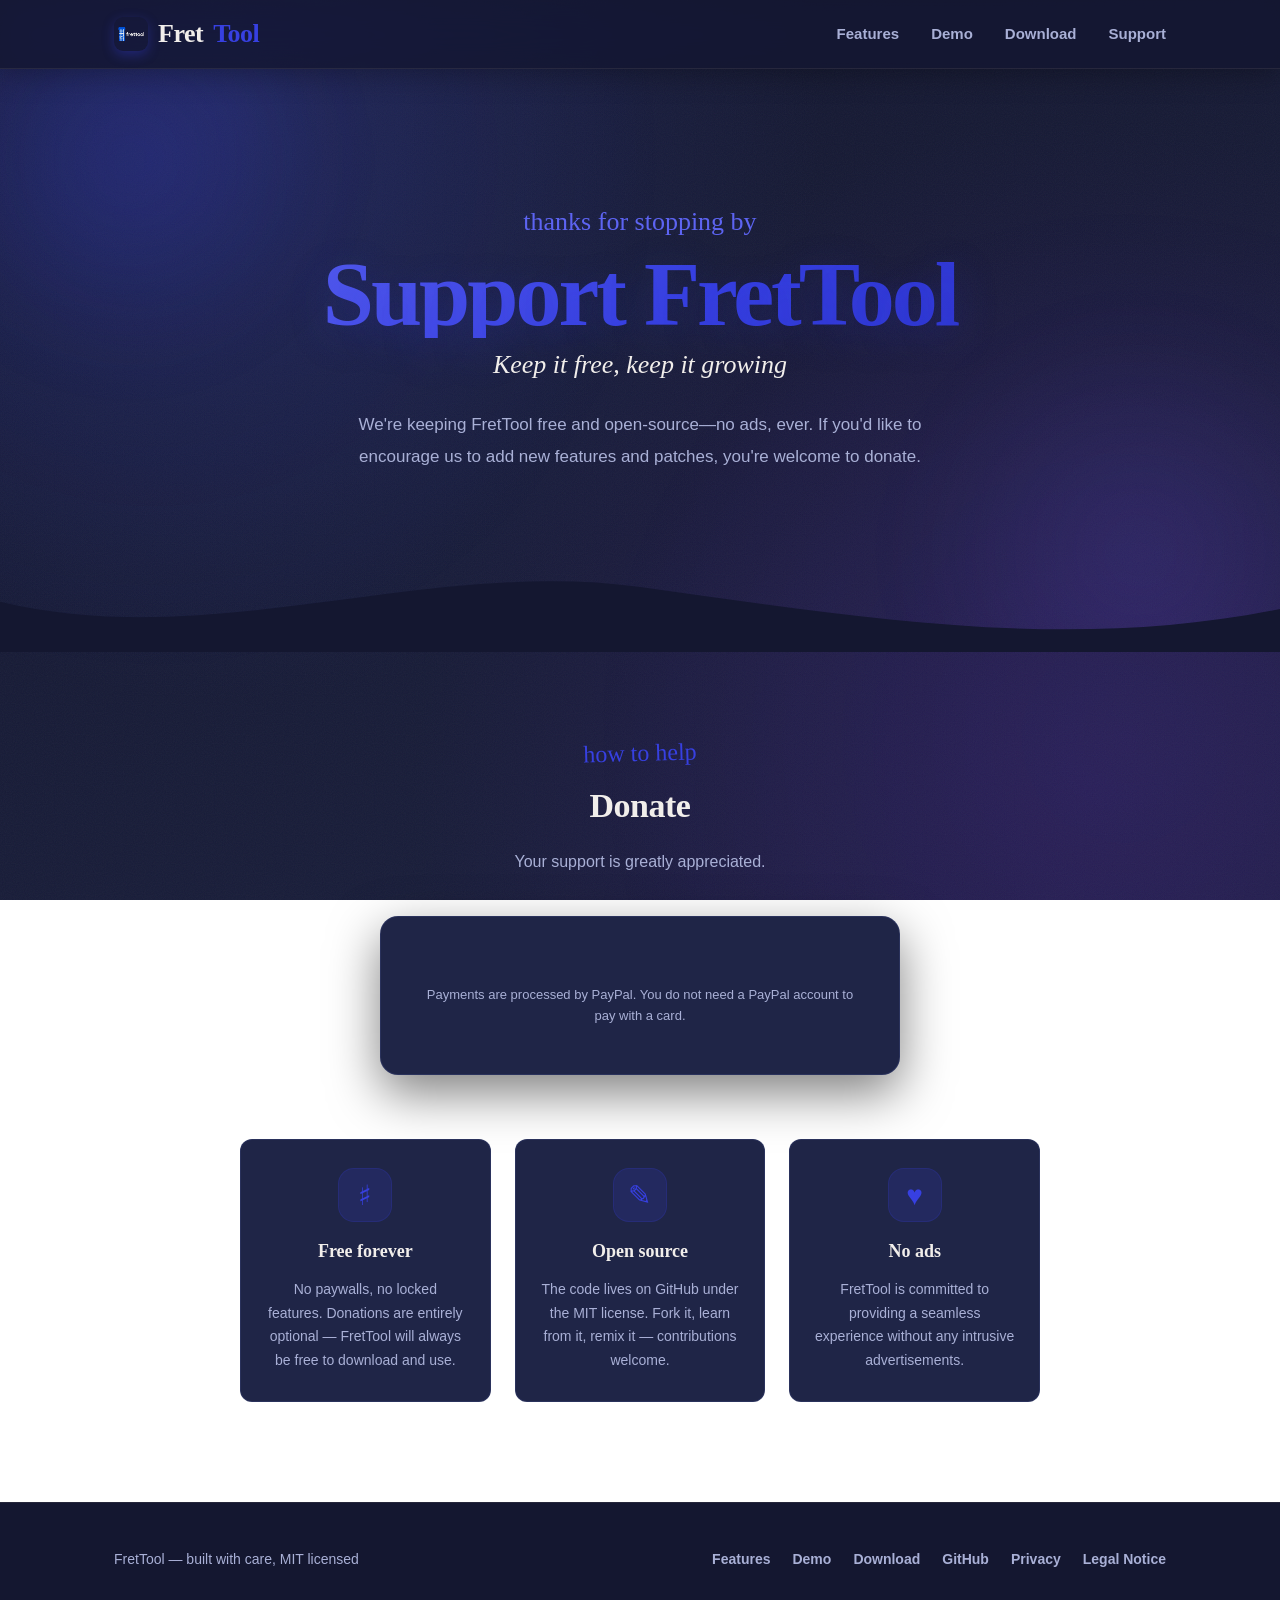
==== www/donate.html @ 63c36cea "Update the website" ====
<!DOCTYPE html>
<html lang="en">
<head>
  <meta charset="UTF-8">
  <meta name="viewport" content="width=device-width, initial-scale=1.0">
  <title>Support FretTool</title>
  <meta name="description" content="Support FretTool development. Every contribution helps keep the project free and open-source.">
  <meta name="robots" content="index, follow">
  <meta name="theme-color" content="#141730">
<link rel="icon" type="image/png" href="img/logo.png">
  <link rel="apple-touch-icon" href="img/logo.png">

  <link rel="stylesheet" href="style.css">

  <script
    src="https://www.paypal.com/sdk/js?client-id=BAAJNDyu-Ufq8ZgHFX-ujfct8SY7LyNJvooQCq1kl6grCUsY1iM0K1eGMkcLnfFTm4vXXoyz9W1XJ6OsiY&components=hosted-buttons&disable-funding=venmo&currency=EUR">
  </script>
</head>
<body>
  <div class="grain" aria-hidden="true"></div>

  <header class="header">
    <div class="container header-inner">
      <a href="index.html" class="logo">
        <img src="img/logo.png" alt="FretTool logo" class="logo-img">
        Fret<span class="logo-accent">Tool</span>
      </a>
      <nav class="nav" id="mainNav">
        <a href="index.html#features">Features</a>
        <a href="index.html#demo">Demo</a>
        <a href="index.html#download">Download</a>
        <a href="donate.html">Support</a>
      </nav>
      <button class="hamburger" aria-label="Toggle navigation" aria-expanded="false">
        <span></span><span></span><span></span>
      </button>
    </div>
  </header>

  <main>
    <section class="hero donate-hero">
      <div class="hero-blob hero-blob-1" aria-hidden="true"></div>
      <div class="hero-blob hero-blob-2" aria-hidden="true"></div>
      <div class="container hero-inner">
        <p class="hero-kicker">thanks for stopping by</p>
        <h1>Support FretTool</h1>
        <p class="hero-sub">Keep it free, keep it growing</p>
        <p class="hero-desc">We're keeping FretTool free and open-source—no ads, ever. If you'd like to encourage us to add new features and patches, you're welcome to donate.</p>
      </div>
      <svg class="wave-divider" viewBox="0 0 1440 120" preserveAspectRatio="none" aria-hidden="true">
        <path d="M0,64 C240,120 480,16 720,48 C960,80 1200,120 1440,72 L1440,120 L0,120 Z"></path>
      </svg>
    </section>

    <section class="donate-section">
      <div class="container">
        <p class="section-kicker">how to help</p>
        <h2 class="section-title">Donate</h2>
        <p class="section-desc">Your support is greatly appreciated.</p>

        <div class="donate-card">
          <div class="donate-paypal-wrap" id="paypal-container-LSRBMQBH428VN"></div>
          <p class="donate-note">Payments are processed by PayPal. You do not need a PayPal account to pay with a card.</p>
        </div>

        <div class="donate-features">
          <div class="donate-feature">
            <div class="feature-icon">&#9839;</div>
            <h3>Free forever</h3>
            <p>No paywalls, no locked features. Donations are entirely optional — FretTool will always be free to download and use.</p>
          </div>
          <div class="donate-feature">
            <div class="feature-icon">&#9998;</div>
            <h3>Open source</h3>
            <p>The code lives on GitHub under the MIT license. Fork it, learn from it, remix it — contributions welcome.</p>
          </div>
          <div class="donate-feature">
            <div class="feature-icon">&#9829;</div>
            <h3>No ads</h3>
            <p>FretTool is committed to providing a seamless experience without any intrusive advertisements.</p>
          </div>
        </div>
      </div>
    </section>
  </main>

  <footer class="footer">
    <div class="container footer-inner">
      <span>FretTool &mdash; built with care, MIT licensed</span>
      <nav class="footer-nav" aria-label="Footer">
        <a href="index.html#features">Features</a>
        <a href="index.html#demo">Demo</a>
        <a href="index.html#download">Download</a>
        <a href="https://github.com/rkaluzny/frettool" target="_blank" rel="noopener">GitHub</a>
        <a href="privacy.html">Privacy</a>
        <a href="legal.html">Legal Notice</a>
      </nav>
    </div>
  </footer>

  <script>
    document.addEventListener('DOMContentLoaded', function () {
      paypal.HostedButtons({
        hostedButtonId: "LSRBMQBH428VN",
      }).render("#paypal-container-LSRBMQBH428VN");
    });
  </script>

  <script>
    document.querySelector('.hamburger').addEventListener('click', function () {
      var nav = document.getElementById('mainNav');
      var expanded = this.getAttribute('aria-expanded') === 'true';
      this.setAttribute('aria-expanded', !expanded);
      nav.classList.toggle('open');
    });
  </script>
</body>
</html>
---- www/style.css ----
*, *::before, *::after {
  margin: 0;
  padding: 0;
  box-sizing: border-box;
}

:root {
  /* Blue studio palette — logo indigo, app navy, warm cream text */
  --bg: #141730;
  --bg-alt: #1b1f3d;
  --bg-gradient: radial-gradient(circle at 18% 12%, #1f2552 0%, transparent 45%),
                 radial-gradient(circle at 85% 88%, #251c4f 0%, transparent 50%),
                 linear-gradient(160deg, #141730 0%, #1a1f3d 100%);
  --surface: #1f2547;
  --surface-2: #262d57;
  --surface-hover: #2e3766;
  --text: #f1eeeb;
  --text-muted: #a9b0d6;
  --accent: #3740e1;
  --accent-light: #5d64f2;
  --accent-dark: #2a31c4;
  --accent-soft: rgba(55, 64, 225, 0.16);
  --success: #56d6a0;
  --warning: #e8c25d;
  --error: #ff6b6b;
  --fret-line: #4a5080;
  --string: #b9bee0;
  --dot: #4c6ef5;
  --dot-hover: #7d8bf7;
  --dot-selected: #ff6b6b;
  --dot-small: #2a31c4;
  --marker: #6a6f9c;
  --nut: #cfd3ea;
  --radius: 18px;
  --radius-sm: 12px;
  --glass: rgba(120, 140, 255, 0.04);
  --glass-border: rgba(125, 140, 245, 0.12);
  --font-display: 'Fraunces', Georgia, 'Times New Roman', serif;
  --font-hand: 'Caveat', 'Comic Sans MS', cursive;
  --font-body: 'Nunito', -apple-system, BlinkMacSystemFont, 'Segoe UI', Roboto, sans-serif;
  --shadow-soft: 0 18px 50px rgba(0, 0, 0, 0.5);
  --icon-filter: brightness(0) saturate(100%) invert(27%) sepia(89%) saturate(2476%) hue-rotate(211deg) brightness(96%) contrast(97%);
  --icon-filter-hover: brightness(0) saturate(100%) invert(25%) sepia(95%) saturate(2600%) hue-rotate(210deg) brightness(112%) contrast(100%);
}

html {
  scroll-behavior: smooth;
}

body {
  font-family: var(--font-body);
  background: var(--bg-gradient);
  background-attachment: fixed;
  color: var(--text);
  line-height: 1.75;
  min-height: 100vh;
  position: relative;
  overflow-x: hidden;
}

/* subtle paper / grain texture overlay */
.grain {
  position: fixed;
  inset: 0;
  pointer-events: none;
  z-index: 0;
  opacity: 0.05;
  background-image: url("data:image/svg+xml,%3Csvg xmlns='http://www.w3.org/2000/svg' width='160' height='160'%3E%3Cfilter id='n'%3E%3CfeTurbulence type='fractalNoise' baseFrequency='0.9' numOctaves='2'/%3E%3C/filter%3E%3Crect width='100%25' height='100%25' filter='url(%23n)'/%3E%3C/svg%3E");
}

body::before {
  content: '';
  position: fixed;
  top: 0;
  left: 0;
  right: 0;
  bottom: 0;
  background: radial-gradient(circle at 12% 18%, rgba(55, 64, 225, 0.10) 0%, transparent 38%),
              radial-gradient(circle at 88% 82%, rgba(124, 92, 255, 0.07) 0%, transparent 40%);
  pointer-events: none;
  z-index: 0;
}

.container {
  max-width: 1100px;
  margin: 0 auto;
  padding: 0 clamp(16px, 4vw, 24px);
  position: relative;
  z-index: 1;
}

/* Accessibility: skip link */
.skip-link {
  position: absolute;
  left: 16px;
  top: -60px;
  z-index: 200;
  background: var(--accent);
  color: #f1eeeb;
  padding: 10px 18px;
  border-radius: 10px;
  font-weight: 700;
  transition: top 0.25s ease;
}

.skip-link:focus {
  top: 12px;
  text-decoration: none;
}

a {
  color: var(--accent);
  text-decoration: none;
}

a:hover {
  text-decoration: underline;
}

/* Header */
.header {
  position: sticky;
  top: 0;
  z-index: 100;
  background: rgba(20, 23, 48, 0.82);
  backdrop-filter: blur(16px) saturate(140%);
  border-bottom: 1px solid rgba(255, 224, 188, 0.08);
  box-shadow: 0 4px 30px rgba(0, 0, 0, 0.3);
}

.header-inner {
  display: flex;
  align-items: center;
  justify-content: space-between;
  height: 68px;
  padding: 0 24px;
}

.logo {
  font-family: var(--font-display);
  font-size: 26px;
  font-weight: 800;
  color: var(--text);
  letter-spacing: -0.5px;
  display: inline-flex;
  align-items: center;
  line-height: 1;
  gap: 10px;
}

.logo-img {
  width: 34px;
  height: 34px;
  object-fit: contain;
  border-radius: 9px;
  box-shadow: 0 4px 12px rgba(55, 64, 225, 0.35);
}

.logo-accent {
  color: var(--accent);
}

.nav {
  display: flex;
  gap: 32px;
}

.nav a {
  color: var(--text-muted);
  font-size: 15px;
  font-weight: 700;
  transition: color 0.3s ease;
  position: relative;
  padding: 8px 0;
}

.nav a::after {
  content: '';
  position: absolute;
  bottom: 0;
  left: 0;
  width: 100%;
  height: 2px;
  background: linear-gradient(90deg, transparent, var(--accent), transparent);
  transform: scaleX(0);
  transition: transform 0.3s ease;
  opacity: 0.8;
}

.nav a:hover {
  color: var(--text);
  text-decoration: none;
}

.nav a:hover::after {
  transform: scaleX(1);
}

/* Hamburger */
.hamburger {
  display: none;
  flex-direction: column;
  gap: 5px;
  background: none;
  border: none;
  cursor: pointer;
  padding: 6px;
  z-index: 120;
  outline: none;
}
.hamburger span {
  display: block;
  width: 26px;
  height: 3px;
  background: var(--text);
  border-radius: 3px;
  transition: all 0.3s ease;
  transform-origin: center;
}
.hamburger.active span:nth-child(1) { transform: rotate(45deg) translate(5px, 6px); }
.hamburger.active span:nth-child(2) { opacity: 0; }
.hamburger.active span:nth-child(3) { transform: rotate(-45deg) translate(5px, -6px); }

/* Hero */
.hero {
  padding: 130px 0 150px;
  text-align: center;
  position: relative;
  overflow: hidden;
}

.hero-blob {
  position: absolute;
  border-radius: 50%;
  filter: blur(40px);
  opacity: 0.5;
  z-index: 0;
}

.hero-blob-1 {
  top: -120px;
  left: -80px;
  width: 420px;
  height: 420px;
  background: radial-gradient(circle, rgba(55, 64, 225, 0.40) 0%, transparent 70%);
  animation: float 11s ease-in-out infinite;
}

.hero-blob-2 {
  bottom: -140px;
  right: -100px;
  width: 480px;
  height: 480px;
  background: radial-gradient(circle, rgba(124, 92, 255, 0.28) 0%, transparent 70%);
  animation: float 14s ease-in-out infinite reverse;
}

@keyframes float {
  0%, 100% { transform: translate(0, 0) scale(1); }
  50% { transform: translate(30px, -24px) scale(1.08); }
}

.hero-inner {
  position: relative;
  z-index: 2;
}

.hero-kicker {
  font-family: var(--font-hand);
  font-size: clamp(20px, 5.5vw, 26px);
  color: var(--accent-light);
  margin-bottom: 6px;
  transform: rotate(-2deg);
}

.hero h1 {
  font-family: var(--font-display);
  font-size: clamp(40px, 11vw, 92px);
  font-weight: 800;
  letter-spacing: -3px;
  margin-bottom: 4px;
  line-height: 0.95;
  background: linear-gradient(135deg, var(--accent-light), var(--accent) 55%, var(--accent-dark));
  -webkit-background-clip: text;
  -webkit-text-fill-color: transparent;
  background-clip: text;
  text-shadow: 0 10px 40px rgba(55, 64, 225, 0.25);
}

.hero-sub {
  font-family: var(--font-display);
  font-style: italic;
  font-size: clamp(20px, 5vw, 26px);
  color: var(--text);
  margin-bottom: 22px;
  font-weight: 400;
}

.hero-desc {
  max-width: 600px;
  margin: 0 auto 30px;
  font-size: 17px;
  color: var(--text-muted);
  line-height: 1.85;
  padding: 0 20px;
}

.hero-icons {
  display: flex;
  justify-content: center;
  gap: 30px;
  margin-bottom: 12px;
  opacity: 0.7;
  transition: opacity 0.3s ease;
}

.hero-icons:hover {
  opacity: 1;
}

.hero-icon {
  width: 38px;
  height: 38px;
  filter: var(--icon-filter);
  transition: all 0.3s ease;
}

.hero-icons:hover .hero-icon:hover {
  transform: translateY(-6px) rotate(-6deg);
  filter: var(--icon-filter-hover) drop-shadow(0 4px 10px rgba(55, 64, 225, 0.55));
}

.hero-btns {
  display: flex;
  justify-content: center;
  gap: 18px;
  flex-wrap: wrap;
  margin-top: 36px;
}

.btn {
  display: inline-flex;
  align-items: center;
  padding: 15px 34px;
  border-radius: 40px;
  font-size: 16px;
  font-weight: 800;
  transition: all 0.4s cubic-bezier(0.175, 0.885, 0.32, 1.275);
  cursor: pointer;
  position: relative;
  overflow: hidden;
  z-index: 1;
}

.btn-primary {
  background: linear-gradient(135deg, var(--accent-light), var(--accent));
  color: #f1eeeb;
  border: none;
  box-shadow: 0 12px 30px rgba(55, 64, 225, 0.35);
}

.btn-primary:hover {
  transform: translateY(-3px);
  box-shadow: 0 18px 40px rgba(55, 64, 225, 0.5);
  text-decoration: none;
  color: #ffffff;
}

.btn-secondary {
  background: var(--glass);
  color: var(--text);
  border: 1px solid var(--glass-border);
  backdrop-filter: blur(4px);
}

.btn-secondary:hover {
  background: var(--surface-hover);
  border-color: rgba(55, 64, 225, 0.4);
  transform: translateY(-3px);
  text-decoration: none;
  color: var(--text);
}

/* Wavy section divider */
.wave-divider {
  position: absolute;
  bottom: -1px;
  left: 0;
  width: 100%;
  height: 110px;
  display: block;
  z-index: 1;
}

.wave-divider path {
  fill: var(--bg);
}

.wave-divider-flip {
  bottom: auto;
  top: -1px;
  transform: scaleY(-1);
}

.wave-divider-flip path {
  fill: var(--bg);
}

/* Section shared */
.section-kicker {
  text-align: center;
  font-family: var(--font-hand);
  font-size: clamp(18px, 4.5vw, 24px);
  color: var(--accent);
  margin-bottom: 2px;
  transform: rotate(-1.5deg);
}

.section-title {
  font-family: var(--font-display);
  font-size: clamp(26px, 6vw, 34px);
  font-weight: 800;
  text-align: center;
  margin-bottom: 12px;
  color: var(--text);
  position: relative;
  display: block;
  letter-spacing: -0.5px;
}

.section-desc {
  text-align: center;
  color: var(--text-muted);
  margin-bottom: 40px;
  font-size: 16px;
  max-width: 520px;
  margin-left: auto;
  margin-right: auto;
  line-height: 1.75;
}

/* Features */
.features {
  padding: 110px 0 130px;
  background: var(--bg);
  position: relative;
}

.features-grid {
  display: grid;
  grid-template-columns: repeat(auto-fit, minmax(270px, 1fr));
  gap: 28px;
  margin-top: 44px;
}

.feature-card {
  background: linear-gradient(160deg, var(--surface), var(--surface-2));
  border-radius: var(--radius);
  padding: 36px 32px;
  transition: all 0.5s cubic-bezier(0.175, 0.885, 0.32, 1.275);
  border: 1px solid rgba(255, 224, 188, 0.08);
  position: relative;
  overflow: hidden;
  box-shadow: var(--shadow-soft);
}

.feature-card::before {
  content: '';
  position: absolute;
  top: 0;
  left: 0;
  right: 0;
  height: 4px;
  background: linear-gradient(90deg, transparent, var(--accent), transparent);
  transform: scaleX(0);
  transition: transform 0.5s ease;
  opacity: 0;
  border-radius: var(--radius) var(--radius) 0 0;
}

.feature-card:hover {
  transform: translateY(-10px) scale(1.025);
  box-shadow: 0 28px 60px rgba(0, 0, 0, 0.5);
  border-color: rgba(55, 64, 225, 0.35);
}

.feature-card:hover::before {
  transform: scaleX(1);
  opacity: 1;
}

.feature-icon {
  margin-bottom: 20px;
  display: inline-flex;
  align-items: center;
  justify-content: center;
  width: 54px;
  height: 54px;
  border-radius: 16px;
  background: var(--accent-soft);
  border: 1px solid rgba(55, 64, 225, 0.18);
  font-size: 30px;
  color: var(--accent);
  transition: all 0.4s cubic-bezier(0.175, 0.885, 0.32, 1.275);
}

.feature-icon img {
  width: 30px;
  height: 30px;
  display: block;
  filter: var(--icon-filter);
}

.feature-card:hover .feature-icon {
  transform: translateY(-6px) scale(1.12) rotate(-5deg);
  background: var(--accent);
  color: #f1eeeb;
}

.feature-card:hover .feature-icon img {
  filter: brightness(0) saturate(100%) invert(95%) sepia(8%) saturate(120%) hue-rotate(200deg) brightness(105%);
}

.feature-card h3 {
  font-family: var(--font-display);
  font-size: 21px;
  font-weight: 600;
  margin-bottom: 10px;
  color: var(--text);
}

.feature-card p {
  font-size: 15px;
  color: var(--text-muted);
  line-height: 1.8;
  margin-top: 8px;
}

/* Demo */
.demo {
  padding: 90px 0 100px;
  background: var(--bg);
  position: relative;
}

.demo-layout {
  display: flex;
  gap: 32px;
  align-items: flex-start;
  position: relative;
  z-index: 2;
}

.demo-main {
  flex: 1;
  min-width: 0;
  background: var(--glass);
  border-radius: var(--radius);
  border: 1px solid var(--glass-border);
  backdrop-filter: blur(10px);
  padding: 30px;
  position: relative;
  overflow: hidden;
  box-shadow: var(--shadow-soft);
}

.demo-header {
  margin-bottom: 20px;
  display: flex;
  align-items: center;
  justify-content: space-between;
  gap: 16px;
  flex-wrap: wrap;
}

.demo-title-input {
  flex: 1;
  min-width: 220px;
  background: var(--surface);
  border: 1px solid rgba(255, 224, 188, 0.1);
  border-radius: 12px;
  color: var(--text);
  font-family: var(--font-display);
  font-size: 22px;
  font-weight: 600;
  padding: 13px 20px;
  outline: none;
  transition: all 0.3s ease;
}

.demo-title-input:focus {
  border-color: var(--accent);
  box-shadow: 0 0 0 3px var(--accent-soft);
}

.demo-title-input::placeholder {
  color: var(--text-muted);
  font-weight: 400;
  opacity: 0.7;
}

.char-counter {
  display: block;
  text-align: right;
  font-size: 12px;
  color: var(--text-muted);
  padding: 6px 0;
  margin-top: 4px;
  font-weight: 700;
}

/* Toolbar */
.demo-toolbar {
  display: flex;
  flex-wrap: wrap;
  gap: 16px 22px;
  align-items: flex-end;
  background: var(--surface);
  border: 1px solid rgba(255, 224, 188, 0.08);
  border-radius: var(--radius-sm);
  padding: 16px 20px;
  margin-bottom: 18px;
}

.tool-group {
  display: flex;
  flex-direction: column;
  gap: 6px;
}

.tool-group label {
  font-size: 12px;
  font-weight: 800;
  letter-spacing: 0.4px;
  text-transform: uppercase;
  color: var(--text-muted);
}

.tool-val {
  color: var(--accent);
  font-family: var(--font-hand);
  font-size: 17px;
  text-transform: none;
  letter-spacing: 0;
}

.tool-group select {
  background: var(--surface-2);
  color: var(--text);
  border: 1px solid rgba(255, 224, 188, 0.12);
  border-radius: 10px;
  padding: 8px 12px;
  font-family: var(--font-body);
  font-size: 14px;
  font-weight: 600;
  outline: none;
  cursor: pointer;
}

.tool-group select:focus {
  border-color: var(--accent);
}

.tool-group input[type="range"] {
  -webkit-appearance: none;
  appearance: none;
  width: 130px;
  height: 6px;
  border-radius: 4px;
  background: linear-gradient(90deg, var(--accent), var(--surface-2));
  outline: none;
  cursor: pointer;
}

.tool-group input[type="range"]::-webkit-slider-thumb {
  -webkit-appearance: none;
  appearance: none;
  width: 18px;
  height: 18px;
  border-radius: 50%;
  background: var(--accent-light);
  border: 2px solid var(--accent-dark);
  box-shadow: 0 2px 6px rgba(0, 0, 0, 0.4);
  cursor: pointer;
}

.tool-group input[type="range"]::-moz-range-thumb {
  width: 18px;
  height: 18px;
  border-radius: 50%;
  background: var(--accent-light);
  border: 2px solid var(--accent-dark);
  cursor: pointer;
}

.tool-actions {
  flex-direction: row;
  gap: 10px;
  margin-left: auto;
}

.tool-btn {
  background: var(--surface-2);
  color: var(--text);
  border: 1px solid rgba(255, 224, 188, 0.12);
  border-radius: 10px;
  padding: 9px 16px;
  font-family: var(--font-body);
  font-size: 14px;
  font-weight: 700;
  cursor: pointer;
  transition: all 0.25s ease;
}

.tool-btn:hover {
  background: var(--accent);
  color: #f1eeeb;
  border-color: var(--accent);
  transform: translateY(-2px);
}

.tool-btn:disabled {
  opacity: 0.4;
  cursor: not-allowed;
  transform: none;
  background: var(--surface-2);
  color: var(--text-muted);
  border-color: rgba(255, 224, 188, 0.08);
}

.tool-btn-warn:hover {
  background: var(--error);
  border-color: var(--error);
  color: #2a100c;
}

.tool-shapes {
  flex-direction: row;
  align-items: center;
  gap: 6px;
}

.tool-shapes label {
  margin-right: 2px;
}

.shape-btns {
  display: flex;
  gap: 4px;
}

.shape-btn {
  width: 34px;
  height: 34px;
  display: flex;
  align-items: center;
  justify-content: center;
  background: var(--surface-2);
  color: var(--text-muted);
  border: 1px solid rgba(255, 224, 188, 0.12);
  border-radius: 8px;
  cursor: pointer;
  transition: all 0.2s ease;
  padding: 0;
}

.shape-btn:hover {
  color: var(--text);
  border-color: var(--accent);
  background: rgba(76, 110, 245, 0.15);
}

.shape-btn-active {
  color: var(--accent);
  border-color: var(--accent);
  background: rgba(76, 110, 245, 0.2);
  box-shadow: 0 0 0 2px rgba(76, 110, 245, 0.15);
}

.shape-btn-toggle {
  border-style: dashed;
}

.shape-btn-toggle.shape-btn-active {
  border-style: solid;
  background: rgba(76, 110, 245, 0.3);
}

.fretboard-wrap {
  background: linear-gradient(160deg, #232a52, #1a2046);
  border-radius: var(--radius-sm);
  padding: 22px;
  margin: 14px 0 18px;
  overflow-x: auto;
  border: 1px solid rgba(125, 140, 245, 0.08);
  box-shadow: inset 0 2px 14px rgba(0, 0, 0, 0.4);
  transition: border-color 0.3s ease;
}

.fretboard-wrap:hover {
  border-color: rgba(55, 64, 225, 0.3);
}

#fretboardCanvas {
  display: block;
  margin: 0 auto;
  width: 100%;
  max-width: 820px;
  height: auto;
  cursor: pointer;
  filter: drop-shadow(0 6px 22px rgba(0, 0, 0, 0.4));
}

.demo-desc {
  margin-top: 4px;
  position: relative;
}

.demo-desc-input {
  width: 100%;
  background: var(--surface);
  border: 1px solid rgba(255, 224, 188, 0.1);
  border-radius: 12px;
  color: var(--text);
  font-size: 14px;
  padding: 16px 20px;
  outline: none;
  resize: vertical;
  min-height: 80px;
  font-family: inherit;
  transition: all 0.3s ease;
  line-height: 1.6;
}

.demo-desc-input:focus {
  border-color: var(--accent);
  box-shadow: 0 0 0 3px var(--accent-soft);
}

.demo-desc-input::placeholder {
  color: var(--text-muted);
  opacity: 0.7;
}

/* Sidebar */
.demo-sidebar {
  width: 280px;
  flex-shrink: 0;
  background: var(--glass);
  border-radius: var(--radius);
  padding: 28px;
  position: sticky;
  top: 92px;
  border: 1px solid var(--glass-border);
  backdrop-filter: blur(10px);
  box-shadow: var(--shadow-soft);
}

.sidebar-title {
  font-family: var(--font-display);
  font-size: 20px;
  font-weight: 600;
  margin-bottom: 18px;
  color: var(--accent-light);
  position: relative;
  padding-left: 14px;
}

.sidebar-title::before {
  content: '';
  position: absolute;
  left: 0;
  top: 50%;
  transform: translateY(-50%);
  width: 4px;
  height: 18px;
  background: linear-gradient(to bottom, var(--accent-light), var(--accent));
  border-radius: 3px;
}

.help-list {
  display: flex;
  flex-direction: column;
  gap: 12px;
}

.help-item {
  font-size: 14px;
  color: var(--text);
  line-height: 1.5;
  display: flex;
  align-items: flex-start;
  gap: 10px;
  padding: 9px 13px;
  border-radius: 10px;
  background: rgba(255, 240, 220, 0.03);
  border: 1px solid transparent;
  transition: all 0.3s ease;
}

.help-item:hover {
  background: var(--accent-soft);
  border-color: rgba(55, 64, 225, 0.22);
  transform: translateX(4px);
}

.help-item kbd {
  display: inline-block;
  background: var(--bg);
  border: 1px solid rgba(255, 224, 188, 0.16);
  border-radius: 6px;
  padding: 3px 9px;
  font-size: 12px;
  font-family: 'JetBrains Mono', 'Courier New', monospace;
  color: var(--accent-light);
  white-space: nowrap;
  font-weight: 700;
  box-shadow: 0 2px 4px rgba(0, 0, 0, 0.3);
}

.help-item span {
  color: var(--text-muted);
  flex: 1;
}

.help-item:hover span {
  color: var(--text);
}

/* Download */
.download {
  padding: 110px 0;
  background: var(--bg-alt);
  position: relative;
}

.download::before {
  content: '';
  position: absolute;
  top: 0;
  right: 0;
  width: 420px;
  height: 420px;
  background: radial-gradient(circle, rgba(55, 64, 225, 0.07) 0%, transparent 70%);
  filter: blur(2px);
}

.download-grid {
  display: flex;
  justify-content: center;
  gap: 28px;
  flex-wrap: wrap;
  margin-bottom: 30px;
  position: relative;
  z-index: 2;
}

.download-card {
  display: flex;
  flex-direction: column;
  align-items: center;
  gap: 12px;
  background: var(--glass);
  border: 1px solid var(--glass-border);
  border-radius: var(--radius);
  padding: 34px 44px;
  transition: all 0.4s cubic-bezier(0.175, 0.885, 0.32, 1.275);
  min-width: 170px;
  color: var(--text);
  backdrop-filter: blur(10px);
  position: relative;
  overflow: hidden;
}

.download-card::after {
  content: '';
  position: absolute;
  top: 0;
  left: 0;
  right: 0;
  height: 2px;
  background: linear-gradient(90deg, transparent, var(--accent), transparent);
  transform: translateX(-100%);
  transition: transform 0.6s ease;
}

.download-card:hover {
  border-color: var(--accent);
  transform: translateY(-8px) scale(1.03);
  box-shadow: 0 22px 50px rgba(55, 64, 225, 0.22);
  text-decoration: none;
  color: var(--text);
}

.download-card:hover::after {
  transform: translateX(100%);
}

.dl-icon {
  transition: transform 0.3s ease;
  margin-bottom: 6px;
  filter: var(--icon-filter);
}

.dl-icon img {
  width: 40px;
  height: 40px;
  display: block;
}

.download-card:hover .dl-icon {
  transform: translateY(-5px) scale(1.1);
  filter: var(--icon-filter-hover) drop-shadow(0 0 10px rgba(55, 64, 225, 0.55));
}

.dl-name {
  font-family: var(--font-display);
  font-size: 19px;
  font-weight: 600;
  color: var(--text);
}

.dl-ext {
  font-size: 13px;
  color: var(--accent-light);
  background: var(--accent-soft);
  padding: 4px 14px;
  border-radius: 20px;
  border: 1px solid rgba(55, 64, 225, 0.22);
  font-weight: 700;
}

.dl-note {
  text-align: center;
  font-size: 15px;
  color: var(--text-muted);
  margin-top: 28px;
  max-width: 520px;
  margin-left: auto;
  margin-right: auto;
}

.dl-note a {
  color: var(--accent);
  text-decoration: none;
  font-weight: 700;
  position: relative;
}

.dl-note a::after {
  content: '';
  position: absolute;
  bottom: -2px;
  left: 0;
  width: 100%;
  height: 2px;
  background: var(--accent);
  transform: scaleX(0);
  transition: transform 0.3s ease;
}

.dl-note a:hover {
  text-decoration: none;
}

.dl-note a:hover::after {
  transform: scaleX(1);
}

/* Footer */
.footer {
  padding: 44px 0;
  background: var(--bg);
  border-top: 1px solid rgba(255, 224, 188, 0.08);
  position: relative;
}

.footer-inner {
  display: flex;
  justify-content: space-between;
  align-items: center;
  font-size: 14px;
  color: var(--text-muted);
  flex-wrap: wrap;
  gap: 20px;
}

.footer-nav {
  display: flex;
  gap: 22px;
}

.footer-nav a {
  color: var(--text-muted);
  font-weight: 700;
  text-decoration: none;
  position: relative;
  transition: color 0.3s ease;
}

.footer-nav a::after {
  content: '';
  position: absolute;
  bottom: -2px;
  left: 0;
  width: 100%;
  height: 2px;
  background: var(--accent);
  transform: scaleX(0);
  transition: transform 0.3s ease;
}

.footer-nav a:hover {
  color: var(--accent-light);
  text-decoration: none;
}

.footer-nav a:hover::after {
  transform: scaleX(1);
}

.footer-inner a {
  color: var(--text-muted);
  text-decoration: none;
  font-weight: 700;
  position: relative;
  transition: color 0.3s ease;
}

.footer-inner a::after {
  content: '';
  position: absolute;
  bottom: -2px;
  left: 0;
  width: 100%;
  height: 2px;
  background: var(--accent);
  transform: scaleX(0);
  transition: transform 0.3s ease;
}

.footer-inner a:hover {
  color: var(--accent-light);
  text-decoration: none;
}

.footer-inner a:hover::after {
  transform: scaleX(1);
}

/* Hero entrance */
@keyframes heroRise {
  from { opacity: 0; transform: translateY(30px); }
  to   { opacity: 1; transform: none; }
}
.hero-kicker { animation: heroRise .8s ease both; animation-delay: .05s; }
.hero h1     { animation: heroRise .85s cubic-bezier(.2, .7, .2, 1) both; animation-delay: .12s; }
.hero-sub    { animation: heroRise .8s ease both; animation-delay: .2s; }
.hero-desc   { animation: heroRise .8s ease both; animation-delay: .28s; }
.hero-icons  { animation: heroRise .8s ease both; animation-delay: .36s; }
.hero-btns   { animation: heroRise .8s ease both; animation-delay: .44s; }

/* Header / nav entrance (on load) */
@keyframes headerDrop {
  from { transform: translateY(-100%); opacity: 0; }
  to   { transform: none; opacity: 1; }
}
@keyframes logoPop {
  from { transform: scale(.6) rotate(-10deg); opacity: 0; }
  to   { transform: none; opacity: 1; }
}
@keyframes navIn {
  from { opacity: 0; transform: translateY(-8px); }
  to   { opacity: 1; transform: none; }
}
.header    { animation: headerDrop .7s cubic-bezier(.2, .7, .2, 1) both; }
.logo-img  { animation: logoPop .6s .25s cubic-bezier(.2, .7, .2, 1) both; }
.nav a     { animation: navIn .5s ease both; }
.nav a:nth-child(1) { animation-delay: .35s; }
.nav a:nth-child(2) { animation-delay: .45s; }
.nav a:nth-child(3) { animation-delay: .55s; }
.nav a:nth-child(4) { animation-delay: .65s; }
.nav a:nth-child(5) { animation-delay: .75s; }

/* Legal pages (privacy, legal notice) */
.legal-hero {
  padding: 100px 0 40px;
  text-align: center;
}

.legal-title {
  font-family: var(--font-display);
  font-size: clamp(32px, 5vw, 56px);
  font-weight: 800;
  line-height: 1.1;
  margin: 8px 0 12px;
}

.legal-content {
  padding: 20px 0 100px;
}

.legal-body {
  max-width: 720px;
  margin: 0 auto;
}

.legal-body h2 {
  font-family: var(--font-display);
  font-size: 24px;
  font-weight: 700;
  margin: 40px 0 14px;
  color: var(--accent-light);
}

.legal-body h3 {
  font-size: 18px;
  font-weight: 700;
  margin: 28px 0 10px;
}

.legal-body h2:first-child {
  margin-top: 0;
}

.legal-body p {
  color: var(--text-muted);
  font-size: 15px;
  line-height: 1.8;
  margin-bottom: 16px;
}

.legal-body a {
  color: var(--accent-light);
}

.legal-body a:hover {
  text-decoration: underline;
}

/* Scroll reveal */
.reveal {
  opacity: 0;
  transform: translateY(38px);
  transition: opacity .7s ease, transform .7s cubic-bezier(.175, .885, .32, 1.2);
  will-change: opacity, transform;
}
.reveal.in {
  opacity: 1;
  transform: none;
}

/* Donate page */
.donate-hero .hero-desc {
  max-width: 640px;
}

.donate-section {
  padding: 80px 0 100px;
}

.donate-card {
  background: var(--surface);
  border: 1px solid var(--glass-border);
  border-radius: var(--radius);
  padding: 48px 40px;
  max-width: 520px;
  margin: 0 auto;
  text-align: center;
  box-shadow: var(--shadow-soft);
}

.donate-paypal-wrap {
  margin: 0 auto 20px;
}

.donate-note {
  color: var(--text-muted);
  font-size: 13px;
  line-height: 1.6;
}

.donate-features {
  display: grid;
  grid-template-columns: repeat(3, 1fr);
  gap: 24px;
  max-width: 800px;
  margin: 64px auto 0;
}

.donate-feature {
  background: var(--surface);
  border: 1px solid var(--glass-border);
  border-radius: var(--radius-sm);
  padding: 28px 24px;
  text-align: center;
}

.donate-feature .feature-icon {
  font-size: 28px;
  color: var(--accent);
  margin-bottom: 14px;
}

.donate-feature .feature-icon img {
  width: 32px;
  height: 32px;
  filter: var(--icon-filter);
}

.donate-feature h3 {
  font-family: var(--font-display);
  font-size: 18px;
  margin-bottom: 10px;
  font-weight: 600;
}

.donate-feature p {
  color: var(--text-muted);
  font-size: 14px;
  line-height: 1.7;
}

@media (prefers-reduced-motion: reduce) {
  .reveal { opacity: 1 !important; transform: none !important; transition: none !important; }
  .hero-kicker, .hero h1, .hero-sub, .hero-desc, .hero-icons, .hero-btns { animation: none !important; }
  .hero-blob { animation: none !important; }
  html { scroll-behavior: auto !important; }
}

@media (max-width: 900px) {
  .features, .download { padding: 90px 0; }
  .features { padding-bottom: 110px; }
}

@media (max-width: 768px) {
  .hamburger { display: flex; }
  .header-inner { position: relative; }
  .nav {
    position: absolute;
    top: 100%;
    left: 0;
    right: 0;
    background: rgba(20, 23, 48, 0.95);
    backdrop-filter: blur(16px);
    border-bottom: 1px solid rgba(125, 140, 245, 0.15);
    flex-direction: column;
    gap: 0;
    overflow: hidden;
    max-height: 0;
    opacity: 0;
    transition: max-height 0.5s ease, opacity 0.4s ease, padding 0.4s ease;
    padding: 0 24px;
    pointer-events: none;
  }
  .nav.open {
    max-height: 300px;
    opacity: 1;
    padding: 14px 24px;
    pointer-events: auto;
  }
  .nav a {
    padding: 14px 0;
    font-size: 16px;
    border-bottom: 1px solid rgba(125, 140, 245, 0.08);
    animation: none !important;
  }
  .nav a:last-child { border-bottom: none; }

  .hero { padding: 90px 0 110px; }
  .demo-layout { flex-direction: column; }
  .demo-sidebar { width: 100%; position: static; top: auto; }
  .tool-actions { margin-left: 0; width: 100%; justify-content: flex-end; }
}

@media (max-width: 640px) {
  .hero { padding: 72px 0 96px; }
  .demo-toolbar { flex-direction: column; align-items: stretch; }
  .tool-group { width: 100%; }
  .tool-group select { width: 100%; }
  .tool-group input[type="range"] { width: 100%; }
  .tool-actions { justify-content: stretch; }
  .tool-actions .tool-btn { flex: 1; }
  .tool-shapes { width: 100%; }
  .demo-header { flex-direction: column; align-items: stretch; gap: 6px; }
  .demo-title-input { min-width: 0; }
  .logo { font-size: 22px; }
  .donate-card { padding: 32px 20px; }
  .donate-features { grid-template-columns: 1fr; gap: 16px; }
}

@media (max-width: 480px) {
  .features-grid { grid-template-columns: 1fr; }
  .download-grid { flex-direction: column; align-items: center; }
  .features, .download { padding: 70px 0; }
  .features { padding-bottom: 90px; }
  .demo-main { padding: 22px; }
  .fretboard-wrap { padding: 14px; }
  .logo-img { width: 28px; height: 28px; }
  .footer-inner { flex-direction: column; align-items: flex-start; gap: 14px; }
  .footer-nav { flex-wrap: wrap; gap: 16px; }
}

@media (max-width: 380px) {
  .header-inner { padding: 0 16px; }
  .logo { font-size: 19px; gap: 8px; }
  .logo-img { width: 24px; height: 24px; }
  .hero { padding: 60px 0 84px; }
  .hero-icons { gap: 20px; }
  .hero-icon { width: 32px; height: 32px; }
  .demo-main { padding: 16px; }
  .download-card { padding: 28px 36px; min-width: 0; width: 100%; }
}
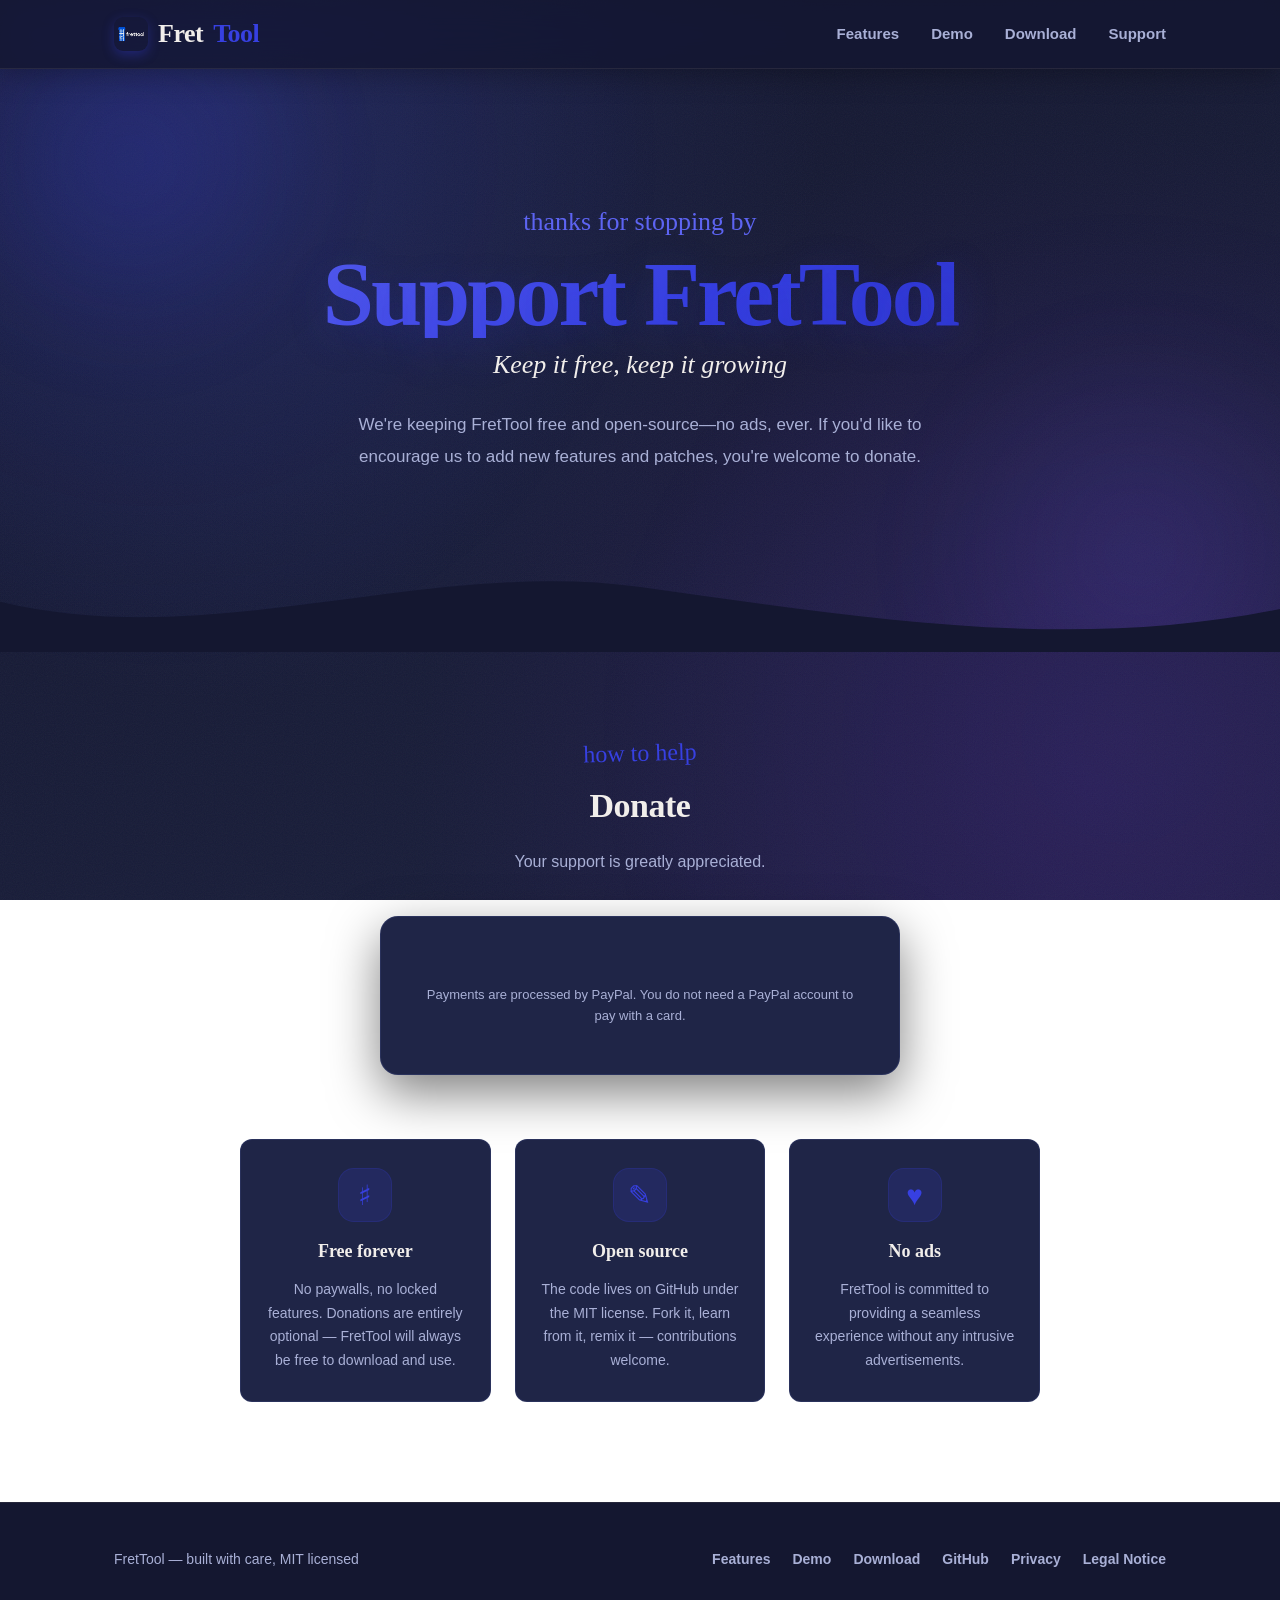
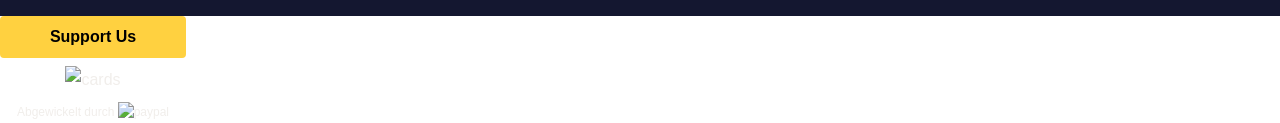
==== commit 3f446621: "Update the website" ====
--- a/www/donate.html
+++ b/www/donate.html
@@ -105,6 +105,14 @@
       }).render("#paypal-container-LSRBMQBH428VN");
     });
   </script>
+  <div>
+  <style>.pp-LSRBMQBH428VN{text-align:center;border:none;border-radius:0.25rem;min-width:11.625rem;padding:0 2rem;height:2.625rem;font-weight:bold;background-color:#FFD140;color:#000000;font-family:"Helvetica Neue",Arial,sans-serif;font-size:1rem;line-height:1.25rem;cursor:pointer;}</style>
+  <form action="https://www.paypal.com/ncp/payment/LSRBMQBH428VN" method="post" target="_blank" style="display:inline-grid;justify-items:center;align-content:start;gap:0.5rem;">
+    <input class="pp-LSRBMQBH428VN" type="submit" value="Support Us" />
+    <img src=https://www.paypalobjects.com/images/Debit_Credit_APM.svg alt="cards" />
+    <section style="font-size: 0.75rem;"> Abgewickelt durch <img src="https://www.paypalobjects.com/paypal-ui/logos/svg/paypal-wordmark-color.svg" alt="paypal" style="height:0.875rem;vertical-align:middle;"/></section>
+  </form>
+</div>
 
   <script>
     document.querySelector('.hamburger').addEventListener('click', function () {
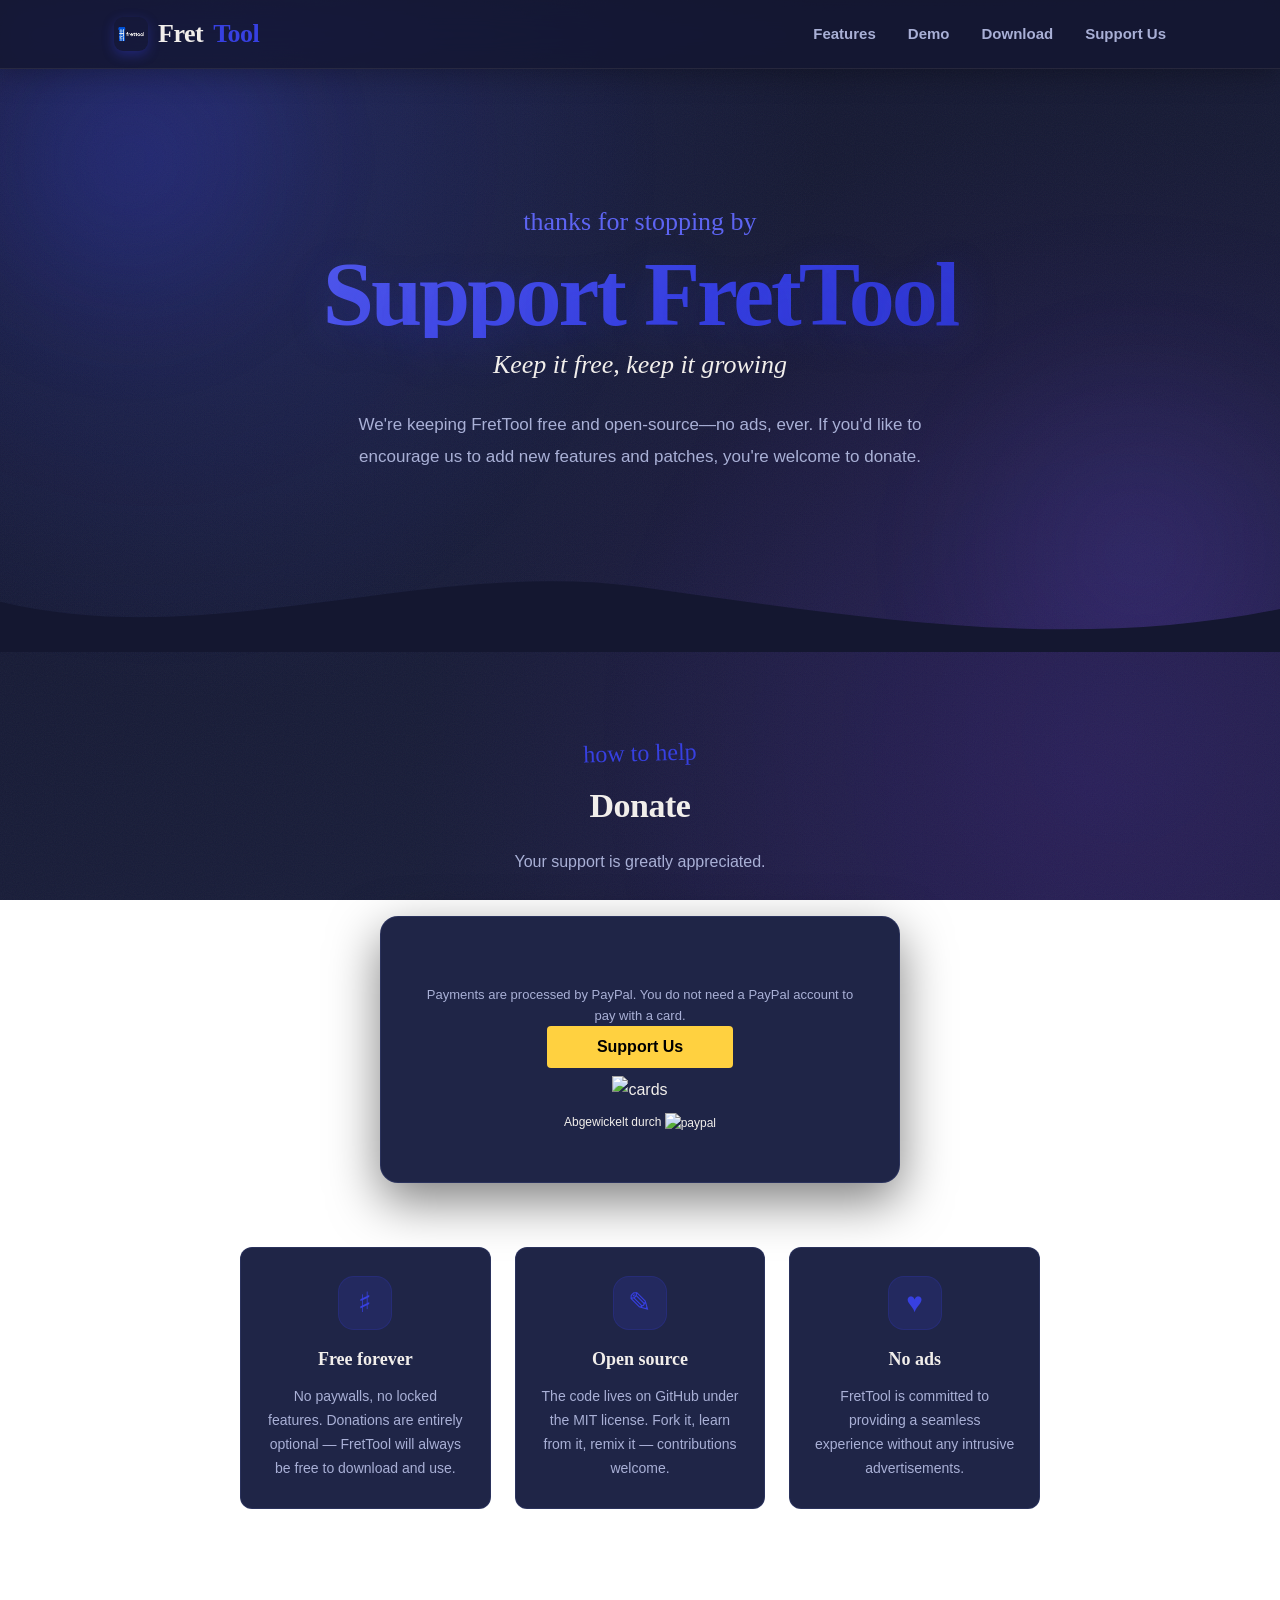
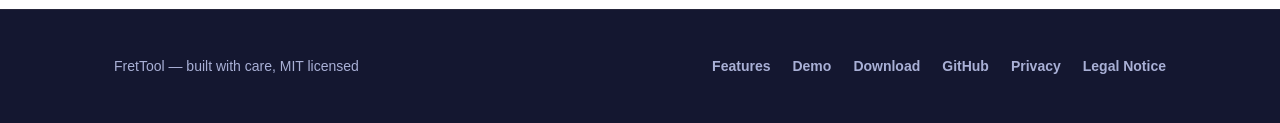
==== commit e607169d: "Improve the fonts, Fix the paypal embedding snippet" ====
--- a/www/donate.html
+++ b/www/donate.html
@@ -1,21 +1,24 @@
 <!DOCTYPE html>
 <html lang="en">
+
 <head>
   <meta charset="UTF-8">
   <meta name="viewport" content="width=device-width, initial-scale=1.0">
   <title>Support FretTool</title>
-  <meta name="description" content="Support FretTool development. Every contribution helps keep the project free and open-source.">
+  <meta name="description"
+    content="Support FretTool development. Every contribution helps keep the project free and open-source.">
   <meta name="robots" content="index, follow">
   <meta name="theme-color" content="#141730">
-<link rel="icon" type="image/png" href="img/logo.png">
+  <link rel="icon" type="image/png" href="img/logo.png">
   <link rel="apple-touch-icon" href="img/logo.png">
 
   <link rel="stylesheet" href="style.css">
 
   <script
     src="https://www.paypal.com/sdk/js?client-id=BAAJNDyu-Ufq8ZgHFX-ujfct8SY7LyNJvooQCq1kl6grCUsY1iM0K1eGMkcLnfFTm4vXXoyz9W1XJ6OsiY&components=hosted-buttons&disable-funding=venmo&currency=EUR">
-  </script>
+    </script>
 </head>
+
 <body>
   <div class="grain" aria-hidden="true"></div>
 
@@ -29,7 +32,7 @@
         <a href="index.html#features">Features</a>
         <a href="index.html#demo">Demo</a>
         <a href="index.html#download">Download</a>
-        <a href="donate.html">Support</a>
+        <a href="donate.html">Support Us</a>
       </nav>
       <button class="hamburger" aria-label="Toggle navigation" aria-expanded="false">
         <span></span><span></span><span></span>
@@ -45,7 +48,8 @@
         <p class="hero-kicker">thanks for stopping by</p>
         <h1>Support FretTool</h1>
         <p class="hero-sub">Keep it free, keep it growing</p>
-        <p class="hero-desc">We're keeping FretTool free and open-source—no ads, ever. If you'd like to encourage us to add new features and patches, you're welcome to donate.</p>
+        <p class="hero-desc">We're keeping FretTool free and open-source—no ads, ever. If you'd like to encourage us to
+          add new features and patches, you're welcome to donate.</p>
       </div>
       <svg class="wave-divider" viewBox="0 0 1440 120" preserveAspectRatio="none" aria-hidden="true">
         <path d="M0,64 C240,120 480,16 720,48 C960,80 1200,120 1440,72 L1440,120 L0,120 Z"></path>
@@ -59,20 +63,57 @@
         <p class="section-desc">Your support is greatly appreciated.</p>
 
         <div class="donate-card">
-          <div class="donate-paypal-wrap" id="paypal-container-LSRBMQBH428VN"></div>
-          <p class="donate-note">Payments are processed by PayPal. You do not need a PayPal account to pay with a card.</p>
+          <div class="donate-paypal-wrap" id="paypal-container-LSRBMQBH428VN" style="text-align: center;"></div>
+          <p class="donate-note">Payments are processed by PayPal. You do not need a PayPal account to pay with a card.
+          </p>
+          <script>
+            document.addEventListener('DOMContentLoaded', function () {
+              paypal.HostedButtons({
+                hostedButtonId: "LSRBMQBH428VN",
+              }).render("#paypal-container-LSRBMQBH428VN");
+            });
+          </script>
+          <div>
+            <style>
+              .pp-LSRBMQBH428VN {
+                text-align: center;
+                border: none;
+                border-radius: 0.25rem;
+                min-width: 11.625rem;
+                padding: 0 2rem;
+                height: 2.625rem;
+                font-weight: bold;
+                background-color: #FFD140;
+                color: #000000;
+                font-family: "Helvetica Neue", Arial, sans-serif;
+                font-size: 1rem;
+                line-height: 1.25rem;
+                cursor: pointer;
+              }
+            </style>
+            <form action="https://www.paypal.com/ncp/payment/LSRBMQBH428VN" method="post" target="_blank"
+              style="display:inline-grid;justify-items:center;align-content:start;gap:0.5rem;">
+              <input class="pp-LSRBMQBH428VN" type="submit" value="Support Us" />
+              <img src=https://www.paypalobjects.com/images/Debit_Credit_APM.svg alt="cards" />
+              <section style="font-size: 0.75rem;"> Abgewickelt durch <img
+                  src="https://www.paypalobjects.com/paypal-ui/logos/svg/paypal-wordmark-color.svg" alt="paypal"
+                  style="height:0.875rem;vertical-align:middle;" /></section>
+            </form>
+          </div>
         </div>
 
         <div class="donate-features">
           <div class="donate-feature">
             <div class="feature-icon">&#9839;</div>
             <h3>Free forever</h3>
-            <p>No paywalls, no locked features. Donations are entirely optional — FretTool will always be free to download and use.</p>
+            <p>No paywalls, no locked features. Donations are entirely optional — FretTool will always be free to
+              download and use.</p>
           </div>
           <div class="donate-feature">
             <div class="feature-icon">&#9998;</div>
             <h3>Open source</h3>
-            <p>The code lives on GitHub under the MIT license. Fork it, learn from it, remix it — contributions welcome.</p>
+            <p>The code lives on GitHub under the MIT license. Fork it, learn from it, remix it — contributions welcome.
+            </p>
           </div>
           <div class="donate-feature">
             <div class="feature-icon">&#9829;</div>
@@ -99,22 +140,6 @@
   </footer>
 
   <script>
-    document.addEventListener('DOMContentLoaded', function () {
-      paypal.HostedButtons({
-        hostedButtonId: "LSRBMQBH428VN",
-      }).render("#paypal-container-LSRBMQBH428VN");
-    });
-  </script>
-  <div>
-  <style>.pp-LSRBMQBH428VN{text-align:center;border:none;border-radius:0.25rem;min-width:11.625rem;padding:0 2rem;height:2.625rem;font-weight:bold;background-color:#FFD140;color:#000000;font-family:"Helvetica Neue",Arial,sans-serif;font-size:1rem;line-height:1.25rem;cursor:pointer;}</style>
-  <form action="https://www.paypal.com/ncp/payment/LSRBMQBH428VN" method="post" target="_blank" style="display:inline-grid;justify-items:center;align-content:start;gap:0.5rem;">
-    <input class="pp-LSRBMQBH428VN" type="submit" value="Support Us" />
-    <img src=https://www.paypalobjects.com/images/Debit_Credit_APM.svg alt="cards" />
-    <section style="font-size: 0.75rem;"> Abgewickelt durch <img src="https://www.paypalobjects.com/paypal-ui/logos/svg/paypal-wordmark-color.svg" alt="paypal" style="height:0.875rem;vertical-align:middle;"/></section>
-  </form>
-</div>
-
-  <script>
     document.querySelector('.hamburger').addEventListener('click', function () {
       var nav = document.getElementById('mainNav');
       var expanded = this.getAttribute('aria-expanded') === 'true';
@@ -123,4 +148,5 @@
     });
   </script>
 </body>
-</html>
+
+</html>
--- a/www/style.css
+++ b/www/style.css
@@ -35,8 +35,8 @@
   --radius-sm: 12px;
   --glass: rgba(120, 140, 255, 0.04);
   --glass-border: rgba(125, 140, 245, 0.12);
-  --font-display: 'Fraunces', Georgia, 'Times New Roman', serif;
-  --font-hand: 'Caveat', 'Comic Sans MS', cursive;
+  --font-display: 'Times New Roman', serif;
+  --font-hand: 'Times New Roman', serif;
   --font-body: 'Nunito', -apple-system, BlinkMacSystemFont, 'Segoe UI', Roboto, sans-serif;
   --shadow-soft: 0 18px 50px rgba(0, 0, 0, 0.5);
   --icon-filter: brightness(0) saturate(100%) invert(27%) sepia(89%) saturate(2476%) hue-rotate(211deg) brightness(96%) contrast(97%);
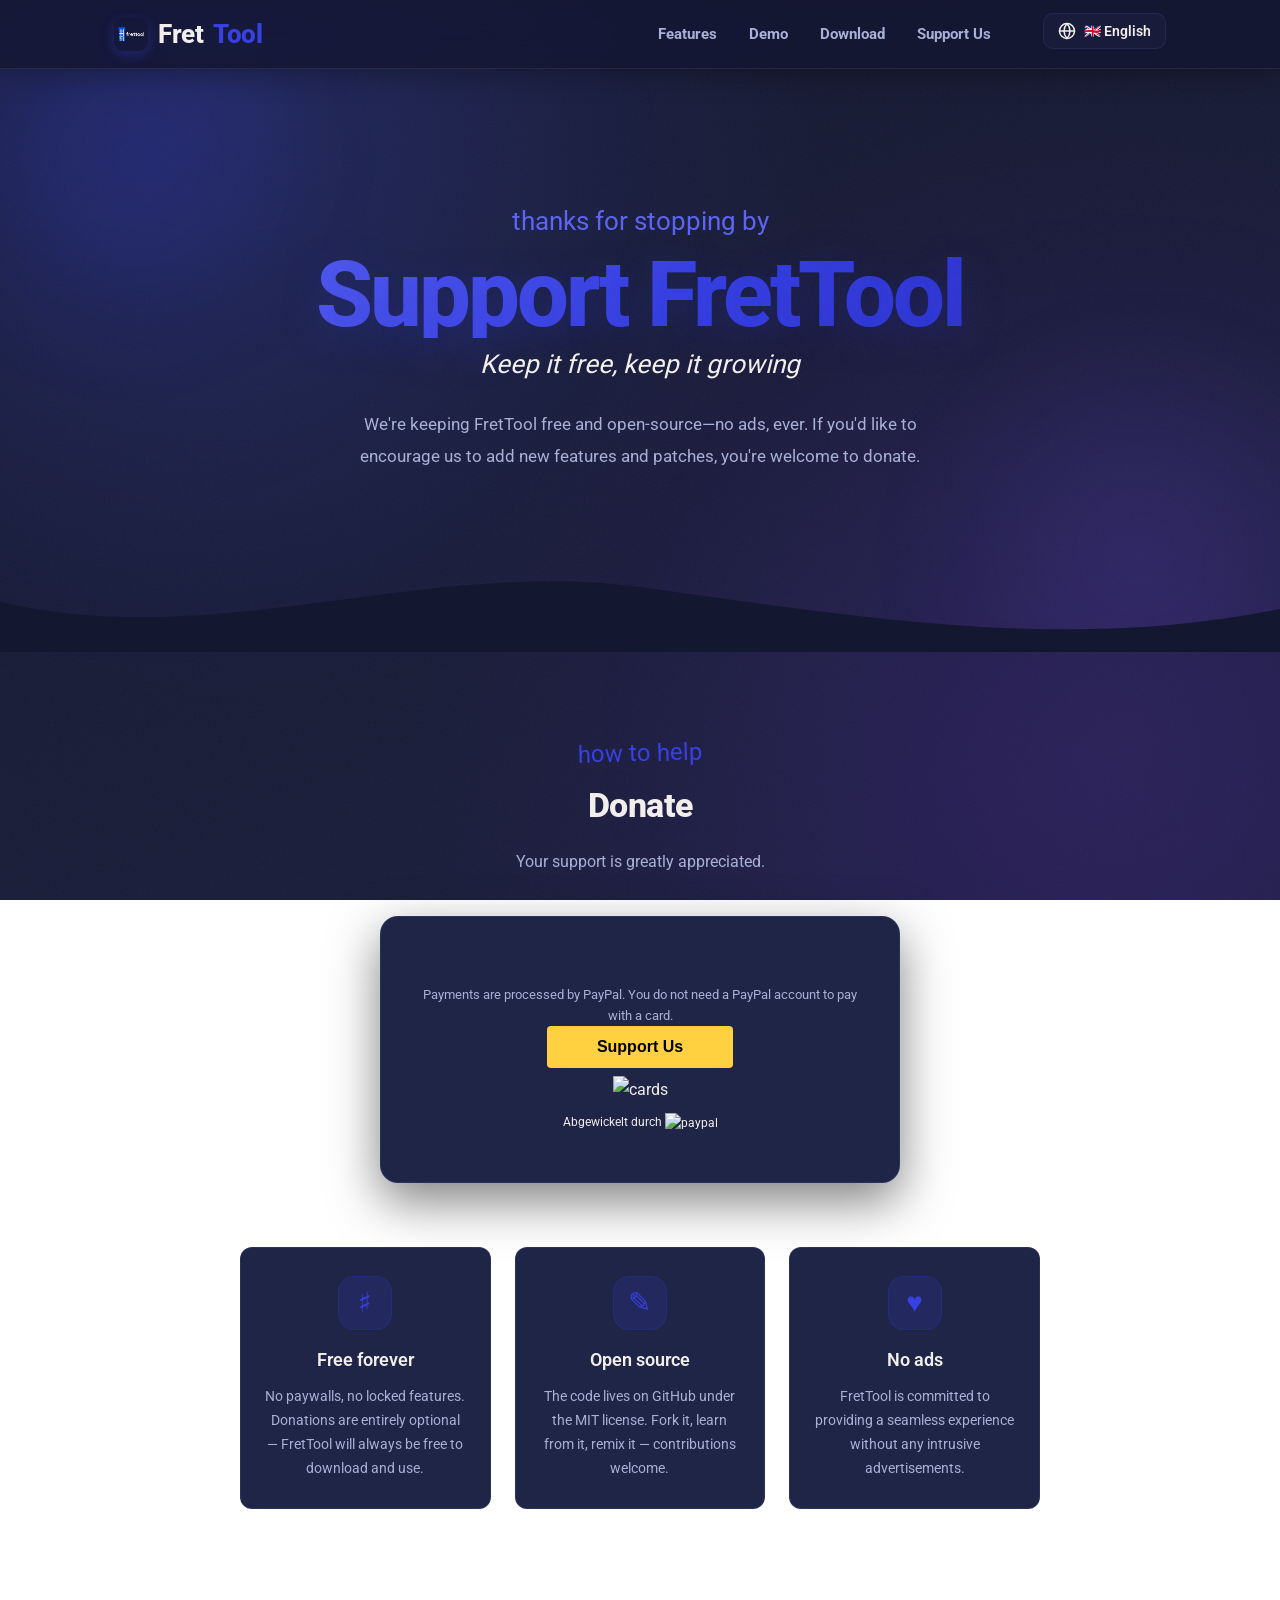
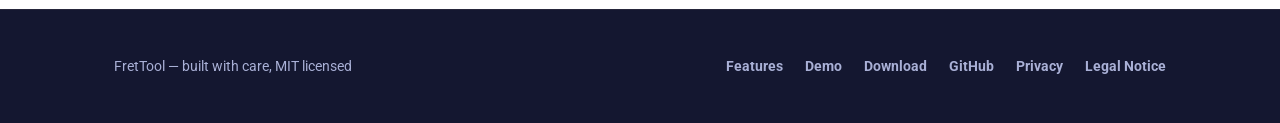
==== commit 187b0433: "Fix an issue with the live demo and add language suppoer to the website" ====
--- a/www/donate.html
+++ b/www/donate.html
@@ -4,7 +4,7 @@
 <head>
   <meta charset="UTF-8">
   <meta name="viewport" content="width=device-width, initial-scale=1.0">
-  <title>Support FretTool</title>
+  <title data-i18n="page.title_donate">Support FretTool</title>
   <meta name="description"
     content="Support FretTool development. Every contribution helps keep the project free and open-source.">
   <meta name="robots" content="index, follow">
@@ -13,6 +13,7 @@
   <link rel="apple-touch-icon" href="img/logo.png">
 
   <link rel="stylesheet" href="style.css">
+  <script src="i18n.js" defer></script>
 
   <script
     src="https://www.paypal.com/sdk/js?client-id=BAAJNDyu-Ufq8ZgHFX-ujfct8SY7LyNJvooQCq1kl6grCUsY1iM0K1eGMkcLnfFTm4vXXoyz9W1XJ6OsiY&components=hosted-buttons&disable-funding=venmo&currency=EUR">
@@ -29,10 +30,11 @@
         Fret<span class="logo-accent">Tool</span>
       </a>
       <nav class="nav" id="mainNav">
-        <a href="index.html#features">Features</a>
-        <a href="index.html#demo">Demo</a>
-        <a href="index.html#download">Download</a>
-        <a href="donate.html">Support Us</a>
+        <a href="index.html#features" data-i18n="nav.features">Features</a>
+        <a href="index.html#demo" data-i18n="nav.demo">Demo</a>
+        <a href="index.html#download" data-i18n="nav.download">Download</a>
+        <a href="donate.html" data-i18n="nav.support">Support Us</a>
+        <div id="langSelector" class="lang-selector"></div>
       </nav>
       <button class="hamburger" aria-label="Toggle navigation" aria-expanded="false">
         <span></span><span></span><span></span>
@@ -45,10 +47,10 @@
       <div class="hero-blob hero-blob-1" aria-hidden="true"></div>
       <div class="hero-blob hero-blob-2" aria-hidden="true"></div>
       <div class="container hero-inner">
-        <p class="hero-kicker">thanks for stopping by</p>
-        <h1>Support FretTool</h1>
-        <p class="hero-sub">Keep it free, keep it growing</p>
-        <p class="hero-desc">We're keeping FretTool free and open-source—no ads, ever. If you'd like to encourage us to
+        <p class="hero-kicker" data-i18n="donate.hero.kicker">thanks for stopping by</p>
+        <h1 data-i18n="donate.hero.title">Support FretTool</h1>
+        <p class="hero-sub" data-i18n="donate.hero.sub">Keep it free, keep it growing</p>
+        <p class="hero-desc" data-i18n="donate.hero.desc">We're keeping FretTool free and open-source—no ads, ever. If you'd like to encourage us to
           add new features and patches, you're welcome to donate.</p>
       </div>
       <svg class="wave-divider" viewBox="0 0 1440 120" preserveAspectRatio="none" aria-hidden="true">
@@ -58,13 +60,13 @@
 
     <section class="donate-section">
       <div class="container">
-        <p class="section-kicker">how to help</p>
-        <h2 class="section-title">Donate</h2>
-        <p class="section-desc">Your support is greatly appreciated.</p>
+        <p class="section-kicker" data-i18n="donate.section.kicker">how to help</p>
+        <h2 class="section-title" data-i18n="donate.section.title">Donate</h2>
+        <p class="section-desc" data-i18n="donate.section.desc">Your support is greatly appreciated.</p>
 
         <div class="donate-card">
           <div class="donate-paypal-wrap" id="paypal-container-LSRBMQBH428VN" style="text-align: center;"></div>
-          <p class="donate-note">Payments are processed by PayPal. You do not need a PayPal account to pay with a card.
+          <p class="donate-note" data-i18n="donate.note">Payments are processed by PayPal. You do not need a PayPal account to pay with a card.
           </p>
           <script>
             document.addEventListener('DOMContentLoaded', function () {
@@ -105,20 +107,20 @@
         <div class="donate-features">
           <div class="donate-feature">
             <div class="feature-icon">&#9839;</div>
-            <h3>Free forever</h3>
-            <p>No paywalls, no locked features. Donations are entirely optional — FretTool will always be free to
+            <h3 data-i18n="donate.feature1.title">Free forever</h3>
+            <p data-i18n="donate.feature1.desc">No paywalls, no locked features. Donations are entirely optional — FretTool will always be free to
               download and use.</p>
           </div>
           <div class="donate-feature">
             <div class="feature-icon">&#9998;</div>
-            <h3>Open source</h3>
-            <p>The code lives on GitHub under the MIT license. Fork it, learn from it, remix it — contributions welcome.
+            <h3 data-i18n="donate.feature2.title">Open source</h3>
+            <p data-i18n="donate.feature2.desc">The code lives on GitHub under the MIT license. Fork it, learn from it, remix it — contributions welcome.
             </p>
           </div>
           <div class="donate-feature">
             <div class="feature-icon">&#9829;</div>
-            <h3>No ads</h3>
-            <p>FretTool is committed to providing a seamless experience without any intrusive advertisements.</p>
+            <h3 data-i18n="donate.feature3.title">No ads</h3>
+            <p data-i18n="donate.feature3.desc">FretTool is committed to providing a seamless experience without any intrusive advertisements.</p>
           </div>
         </div>
       </div>
@@ -127,14 +129,14 @@
 
   <footer class="footer">
     <div class="container footer-inner">
-      <span>FretTool &mdash; built with care, MIT licensed</span>
+      <span data-i18n="index.footer.tagline">FretTool &mdash; built with care, MIT licensed</span>
       <nav class="footer-nav" aria-label="Footer">
-        <a href="index.html#features">Features</a>
-        <a href="index.html#demo">Demo</a>
-        <a href="index.html#download">Download</a>
-        <a href="https://github.com/rkaluzny/frettool" target="_blank" rel="noopener">GitHub</a>
-        <a href="privacy.html">Privacy</a>
-        <a href="legal.html">Legal Notice</a>
+        <a href="index.html#features" data-i18n="nav.features">Features</a>
+        <a href="index.html#demo" data-i18n="nav.demo">Demo</a>
+        <a href="index.html#download" data-i18n="nav.download">Download</a>
+        <a href="https://github.com/rkaluzny/frettool" target="_blank" rel="noopener" data-i18n="nav.github">GitHub</a>
+        <a href="privacy.html" data-i18n="nav.privacy">Privacy</a>
+        <a href="legal.html" data-i18n="nav.legal">Legal Notice</a>
       </nav>
     </div>
   </footer>
--- a/www/style.css
+++ b/www/style.css
@@ -1,7 +1,14 @@
-*, *::before, *::after {
+*,
+*::before,
+*::after {
   margin: 0;
   padding: 0;
   box-sizing: border-box;
+}
+
+@font-face {
+  font-family: Roboto;
+  src: url(fonts/Roboto-VariableFont_wdth\,wght.ttf);
 }
 
 :root {
@@ -9,8 +16,8 @@
   --bg: #141730;
   --bg-alt: #1b1f3d;
   --bg-gradient: radial-gradient(circle at 18% 12%, #1f2552 0%, transparent 45%),
-                 radial-gradient(circle at 85% 88%, #251c4f 0%, transparent 50%),
-                 linear-gradient(160deg, #141730 0%, #1a1f3d 100%);
+    radial-gradient(circle at 85% 88%, #251c4f 0%, transparent 50%),
+    linear-gradient(160deg, #141730 0%, #1a1f3d 100%);
   --surface: #1f2547;
   --surface-2: #262d57;
   --surface-hover: #2e3766;
@@ -35,9 +42,9 @@
   --radius-sm: 12px;
   --glass: rgba(120, 140, 255, 0.04);
   --glass-border: rgba(125, 140, 245, 0.12);
-  --font-display: 'Times New Roman', serif;
-  --font-hand: 'Times New Roman', serif;
-  --font-body: 'Nunito', -apple-system, BlinkMacSystemFont, 'Segoe UI', Roboto, sans-serif;
+  --font-display: Roboto;
+  --font-hand: Roboto;
+  --font-body: Roboto, sans-serif;
   --shadow-soft: 0 18px 50px rgba(0, 0, 0, 0.5);
   --icon-filter: brightness(0) saturate(100%) invert(27%) sepia(89%) saturate(2476%) hue-rotate(211deg) brightness(96%) contrast(97%);
   --icon-filter-hover: brightness(0) saturate(100%) invert(25%) sepia(95%) saturate(2600%) hue-rotate(210deg) brightness(112%) contrast(100%);
@@ -45,6 +52,10 @@
 
 html {
   scroll-behavior: smooth;
+}
+
+h1 {
+  font-family: Roboto, sans-serif;
 }
 
 body {
@@ -76,7 +87,7 @@
   right: 0;
   bottom: 0;
   background: radial-gradient(circle at 12% 18%, rgba(55, 64, 225, 0.10) 0%, transparent 38%),
-              radial-gradient(circle at 88% 82%, rgba(124, 92, 255, 0.07) 0%, transparent 40%);
+    radial-gradient(circle at 88% 82%, rgba(124, 92, 255, 0.07) 0%, transparent 40%);
   pointer-events: none;
   z-index: 0;
 }
@@ -208,6 +219,7 @@
   z-index: 120;
   outline: none;
 }
+
 .hamburger span {
   display: block;
   width: 26px;
@@ -217,9 +229,18 @@
   transition: all 0.3s ease;
   transform-origin: center;
 }
-.hamburger.active span:nth-child(1) { transform: rotate(45deg) translate(5px, 6px); }
-.hamburger.active span:nth-child(2) { opacity: 0; }
-.hamburger.active span:nth-child(3) { transform: rotate(-45deg) translate(5px, -6px); }
+
+.hamburger.active span:nth-child(1) {
+  transform: rotate(45deg) translate(5px, 6px);
+}
+
+.hamburger.active span:nth-child(2) {
+  opacity: 0;
+}
+
+.hamburger.active span:nth-child(3) {
+  transform: rotate(-45deg) translate(5px, -6px);
+}
 
 /* Hero */
 .hero {
@@ -256,8 +277,15 @@
 }
 
 @keyframes float {
-  0%, 100% { transform: translate(0, 0) scale(1); }
-  50% { transform: translate(30px, -24px) scale(1.08); }
+
+  0%,
+  100% {
+    transform: translate(0, 0) scale(1);
+  }
+
+  50% {
+    transform: translate(30px, -24px) scale(1.08);
+  }
 }
 
 .hero-inner {
@@ -1148,39 +1176,207 @@
   transform: scaleX(1);
 }
 
+/* Language selector */
+.lang-selector {
+  position: relative;
+  margin-left: 20px;
+}
+
+.lang-btn {
+  display: flex;
+  align-items: center;
+  gap: 8px;
+  background: var(--glass);
+  border: 1px solid var(--glass-border);
+  border-radius: 10px;
+  padding: 8px 14px;
+  color: var(--text);
+  font-size: 14px;
+  font-weight: 600;
+  cursor: pointer;
+  transition: all 0.3s ease;
+  font-family: var(--font-body);
+}
+
+.lang-btn:hover {
+  background: var(--surface-hover);
+  border-color: rgba(55, 64, 225, 0.4);
+}
+
+.lang-globe {
+  width: 18px;
+  height: 18px;
+  flex-shrink: 0;
+}
+
+.lang-current {
+  white-space: nowrap;
+}
+
+.lang-dropdown {
+  position: absolute;
+  top: calc(100% + 8px);
+  right: 0;
+  background: var(--surface-2);
+  border: 1px solid var(--glass-border);
+  border-radius: var(--radius-sm);
+  padding: 6px;
+  min-width: 180px;
+  box-shadow: var(--shadow-soft);
+  z-index: 150;
+  max-height: 320px;
+  overflow-y: auto;
+}
+
+.lang-option {
+  display: flex;
+  align-items: center;
+  gap: 10px;
+  width: 100%;
+  padding: 9px 12px;
+  background: none;
+  border: none;
+  border-radius: 8px;
+  color: var(--text);
+  font-size: 14px;
+  font-weight: 500;
+  cursor: pointer;
+  text-align: left;
+  transition: background 0.2s ease;
+  font-family: var(--font-body);
+}
+
+.lang-option:hover {
+  background: var(--accent-soft);
+}
+
+.lang-option.active {
+  background: var(--accent-soft);
+  color: var(--accent-light);
+  font-weight: 700;
+}
+
+.lang-flag {
+  font-size: 18px;
+  line-height: 1;
+}
+
+[dir="rtl"] .lang-dropdown {
+  right: auto;
+  left: 0;
+}
+
 /* Hero entrance */
 @keyframes heroRise {
-  from { opacity: 0; transform: translateY(30px); }
-  to   { opacity: 1; transform: none; }
-}
-.hero-kicker { animation: heroRise .8s ease both; animation-delay: .05s; }
-.hero h1     { animation: heroRise .85s cubic-bezier(.2, .7, .2, 1) both; animation-delay: .12s; }
-.hero-sub    { animation: heroRise .8s ease both; animation-delay: .2s; }
-.hero-desc   { animation: heroRise .8s ease both; animation-delay: .28s; }
-.hero-icons  { animation: heroRise .8s ease both; animation-delay: .36s; }
-.hero-btns   { animation: heroRise .8s ease both; animation-delay: .44s; }
+  from {
+    opacity: 0;
+    transform: translateY(30px);
+  }
+
+  to {
+    opacity: 1;
+    transform: none;
+  }
+}
+
+.hero-kicker {
+  animation: heroRise .8s ease both;
+  animation-delay: .05s;
+}
+
+.hero h1 {
+  animation: heroRise .85s cubic-bezier(.2, .7, .2, 1) both;
+  animation-delay: .12s;
+}
+
+.hero-sub {
+  animation: heroRise .8s ease both;
+  animation-delay: .2s;
+}
+
+.hero-desc {
+  animation: heroRise .8s ease both;
+  animation-delay: .28s;
+}
+
+.hero-icons {
+  animation: heroRise .8s ease both;
+  animation-delay: .36s;
+}
+
+.hero-btns {
+  animation: heroRise .8s ease both;
+  animation-delay: .44s;
+}
 
 /* Header / nav entrance (on load) */
 @keyframes headerDrop {
-  from { transform: translateY(-100%); opacity: 0; }
-  to   { transform: none; opacity: 1; }
-}
+  from {
+    transform: translateY(-100%);
+    opacity: 0;
+  }
+
+  to {
+    transform: none;
+    opacity: 1;
+  }
+}
+
 @keyframes logoPop {
-  from { transform: scale(.6) rotate(-10deg); opacity: 0; }
-  to   { transform: none; opacity: 1; }
-}
+  from {
+    transform: scale(.6) rotate(-10deg);
+    opacity: 0;
+  }
+
+  to {
+    transform: none;
+    opacity: 1;
+  }
+}
+
 @keyframes navIn {
-  from { opacity: 0; transform: translateY(-8px); }
-  to   { opacity: 1; transform: none; }
-}
-.header    { animation: headerDrop .7s cubic-bezier(.2, .7, .2, 1) both; }
-.logo-img  { animation: logoPop .6s .25s cubic-bezier(.2, .7, .2, 1) both; }
-.nav a     { animation: navIn .5s ease both; }
-.nav a:nth-child(1) { animation-delay: .35s; }
-.nav a:nth-child(2) { animation-delay: .45s; }
-.nav a:nth-child(3) { animation-delay: .55s; }
-.nav a:nth-child(4) { animation-delay: .65s; }
-.nav a:nth-child(5) { animation-delay: .75s; }
+  from {
+    opacity: 0;
+    transform: translateY(-8px);
+  }
+
+  to {
+    opacity: 1;
+    transform: none;
+  }
+}
+
+.header {
+  animation: headerDrop .7s cubic-bezier(.2, .7, .2, 1) both;
+}
+
+.logo-img {
+  animation: logoPop .6s .25s cubic-bezier(.2, .7, .2, 1) both;
+}
+
+.nav a {
+  animation: navIn .5s ease both;
+}
+
+.nav a:nth-child(1) {
+  animation-delay: .35s;
+}
+
+.nav a:nth-child(2) {
+  animation-delay: .45s;
+}
+
+.nav a:nth-child(3) {
+  animation-delay: .55s;
+}
+
+.nav a:nth-child(4) {
+  animation-delay: .65s;
+}
+
+.nav a:nth-child(5) {
+  animation-delay: .75s;
+}
 
 /* Legal pages (privacy, legal notice) */
 .legal-hero {
@@ -1245,6 +1441,7 @@
   transition: opacity .7s ease, transform .7s cubic-bezier(.175, .885, .32, 1.2);
   will-change: opacity, transform;
 }
+
 .reveal.in {
   opacity: 1;
   transform: none;
@@ -1322,20 +1519,51 @@
 }
 
 @media (prefers-reduced-motion: reduce) {
-  .reveal { opacity: 1 !important; transform: none !important; transition: none !important; }
-  .hero-kicker, .hero h1, .hero-sub, .hero-desc, .hero-icons, .hero-btns { animation: none !important; }
-  .hero-blob { animation: none !important; }
-  html { scroll-behavior: auto !important; }
+  .reveal {
+    opacity: 1 !important;
+    transform: none !important;
+    transition: none !important;
+  }
+
+  .hero-kicker,
+  .hero h1,
+  .hero-sub,
+  .hero-desc,
+  .hero-icons,
+  .hero-btns {
+    animation: none !important;
+  }
+
+  .hero-blob {
+    animation: none !important;
+  }
+
+  html {
+    scroll-behavior: auto !important;
+  }
 }
 
 @media (max-width: 900px) {
-  .features, .download { padding: 90px 0; }
-  .features { padding-bottom: 110px; }
+
+  .features,
+  .download {
+    padding: 90px 0;
+  }
+
+  .features {
+    padding-bottom: 110px;
+  }
 }
 
 @media (max-width: 768px) {
-  .hamburger { display: flex; }
-  .header-inner { position: relative; }
+  .hamburger {
+    display: flex;
+  }
+
+  .header-inner {
+    position: relative;
+  }
+
   .nav {
     position: absolute;
     top: 100%;
@@ -1353,61 +1581,307 @@
     padding: 0 24px;
     pointer-events: none;
   }
+
   .nav.open {
     max-height: 300px;
     opacity: 1;
     padding: 14px 24px;
     pointer-events: auto;
   }
+
   .nav a {
     padding: 14px 0;
     font-size: 16px;
     border-bottom: 1px solid rgba(125, 140, 245, 0.08);
     animation: none !important;
   }
-  .nav a:last-child { border-bottom: none; }
-
-  .hero { padding: 90px 0 110px; }
-  .demo-layout { flex-direction: column; }
-  .demo-sidebar { width: 100%; position: static; top: auto; }
-  .tool-actions { margin-left: 0; width: 100%; justify-content: flex-end; }
+
+  .nav a:last-child {
+    border-bottom: none;
+  }
+
+  .hero {
+    padding: 90px 0 110px;
+  }
+
+  .demo-layout {
+    flex-direction: column;
+    gap: 24px;
+  }
+
+  .demo-sidebar {
+    width: 100%;
+    position: static;
+    top: auto;
+  }
+
+  .tool-actions {
+    margin-left: 0;
+    width: 100%;
+    justify-content: flex-end;
+  }
 }
 
 @media (max-width: 640px) {
-  .hero { padding: 72px 0 96px; }
-  .demo-toolbar { flex-direction: column; align-items: stretch; }
-  .tool-group { width: 100%; }
-  .tool-group select { width: 100%; }
-  .tool-group input[type="range"] { width: 100%; }
-  .tool-actions { justify-content: stretch; }
-  .tool-actions .tool-btn { flex: 1; }
-  .tool-shapes { width: 100%; }
-  .demo-header { flex-direction: column; align-items: stretch; gap: 6px; }
-  .demo-title-input { min-width: 0; }
-  .logo { font-size: 22px; }
-  .donate-card { padding: 32px 20px; }
-  .donate-features { grid-template-columns: 1fr; gap: 16px; }
+  .hero {
+    padding: 72px 0 96px;
+  }
+
+  .demo-toolbar {
+    flex-direction: column;
+    align-items: stretch;
+  }
+
+  .tool-group {
+    width: 100%;
+  }
+
+  .tool-group select {
+    width: 100%;
+  }
+
+  .tool-group input[type="range"] {
+    width: 100%;
+  }
+
+  .tool-actions {
+    justify-content: stretch;
+  }
+
+  .tool-actions .tool-btn {
+    flex: 1;
+  }
+
+  .tool-shapes {
+    width: 100%;
+  }
+
+  .demo-header {
+    flex-direction: column;
+    align-items: stretch;
+    gap: 6px;
+  }
+
+  .demo-title-input {
+    min-width: 0;
+  }
+
+  .demo-layout {
+    gap: 20px;
+  }
+
+  .fretboard-wrap {
+    padding: 14px;
+    margin: 10px 0 14px;
+  }
+
+  .logo {
+    font-size: 22px;
+  }
+
+  .donate-card {
+    padding: 32px 20px;
+  }
+
+  .donate-features {
+    grid-template-columns: 1fr;
+    gap: 16px;
+  }
 }
 
 @media (max-width: 480px) {
-  .features-grid { grid-template-columns: 1fr; }
-  .download-grid { flex-direction: column; align-items: center; }
-  .features, .download { padding: 70px 0; }
-  .features { padding-bottom: 90px; }
-  .demo-main { padding: 22px; }
-  .fretboard-wrap { padding: 14px; }
-  .logo-img { width: 28px; height: 28px; }
-  .footer-inner { flex-direction: column; align-items: flex-start; gap: 14px; }
-  .footer-nav { flex-wrap: wrap; gap: 16px; }
+  .features-grid {
+    grid-template-columns: 1fr;
+  }
+
+  .download-grid {
+    flex-direction: column;
+    align-items: center;
+  }
+
+  .features,
+  .download {
+    padding: 70px 0;
+  }
+
+  .features {
+    padding-bottom: 90px;
+  }
+
+  .demo-main {
+    padding: 18px;
+  }
+
+  .fretboard-wrap {
+    padding: 10px;
+    margin: 8px 0 12px;
+  }
+
+  .logo-img {
+    width: 28px;
+    height: 28px;
+  }
+
+  .footer-inner {
+    flex-direction: column;
+    align-items: flex-start;
+    gap: 14px;
+  }
+
+  .footer-nav {
+    flex-wrap: wrap;
+    gap: 16px;
+  }
 }
 
 @media (max-width: 380px) {
-  .header-inner { padding: 0 16px; }
-  .logo { font-size: 19px; gap: 8px; }
-  .logo-img { width: 24px; height: 24px; }
-  .hero { padding: 60px 0 84px; }
-  .hero-icons { gap: 20px; }
-  .hero-icon { width: 32px; height: 32px; }
-  .demo-main { padding: 16px; }
-  .download-card { padding: 28px 36px; min-width: 0; width: 100%; }
-}
+  .header-inner {
+    padding: 0 16px;
+  }
+
+  .logo {
+    font-size: 19px;
+    gap: 8px;
+  }
+
+  .logo-img {
+    width: 24px;
+    height: 24px;
+  }
+
+  .hero {
+    padding: 60px 0 84px;
+  }
+
+  .hero-icons {
+    gap: 20px;
+  }
+
+  .hero-icon {
+    width: 32px;
+    height: 32px;
+  }
+
+  .demo-main {
+    padding: 14px;
+  }
+
+  .fretboard-wrap {
+    padding: 8px;
+    margin: 6px 0 10px;
+  }
+
+  .demo-layout {
+    gap: 16px;
+  }
+
+  .download-card {
+    padding: 28px 36px;
+    min-width: 0;
+    width: 100%;
+  }
+}
+
+/* FAQ Page */
+.faq-hero {
+  padding: 100px 0 40px;
+  text-align: center;
+}
+
+.faq-section {
+  padding: 20px 0 100px;
+}
+
+.faq-list {
+  max-width: 760px;
+  margin: 0 auto;
+}
+
+.faq-item {
+  background: var(--surface);
+  border-radius: var(--radius-sm);
+  margin-bottom: 14px;
+  overflow: hidden;
+  border: 1px solid var(--glass-border);
+  transition: border-color 0.3s ease;
+}
+
+.faq-item:hover {
+  border-color: rgba(55, 64, 225, 0.3);
+}
+
+.faq-question {
+  width: 100%;
+  background: none;
+  border: none;
+  color: var(--text);
+  font-family: var(--font-body);
+  font-size: 17px;
+  font-weight: 700;
+  text-align: left;
+  padding: 20px 24px;
+  cursor: pointer;
+  display: flex;
+  justify-content: space-between;
+  align-items: center;
+  gap: 16px;
+  transition: color 0.3s ease;
+}
+
+.faq-question:hover {
+  color: var(--accent-light);
+}
+
+.faq-arrow {
+  flex-shrink: 0;
+  width: 22px;
+  height: 22px;
+  transition: transform 0.3s ease;
+  color: var(--accent);
+}
+
+.faq-item.open .faq-arrow {
+  transform: rotate(180deg);
+}
+
+.faq-answer {
+  max-height: 0;
+  overflow: hidden;
+  transition: max-height 0.35s ease, padding 0.35s ease;
+}
+
+.faq-item.open .faq-answer {
+  max-height: 500px;
+}
+
+.faq-answer-inner {
+  padding: 0 24px 22px;
+  color: var(--text-muted);
+  font-size: 15px;
+  line-height: 1.8;
+}
+
+.faq-answer-inner a {
+  color: var(--accent-light);
+}
+
+.faq-answer-inner a:hover {
+  text-decoration: underline;
+}
+
+.faq-answer-inner code {
+  background: var(--accent-soft);
+  color: var(--accent-light);
+  padding: 2px 8px;
+  border-radius: 6px;
+  font-size: 14px;
+}
+
+.faq-answer-inner ol,
+.faq-answer-inner ul {
+  margin: 10px 0 10px 20px;
+}
+
+.faq-answer-inner li {
+  margin-bottom: 6px;
+}
